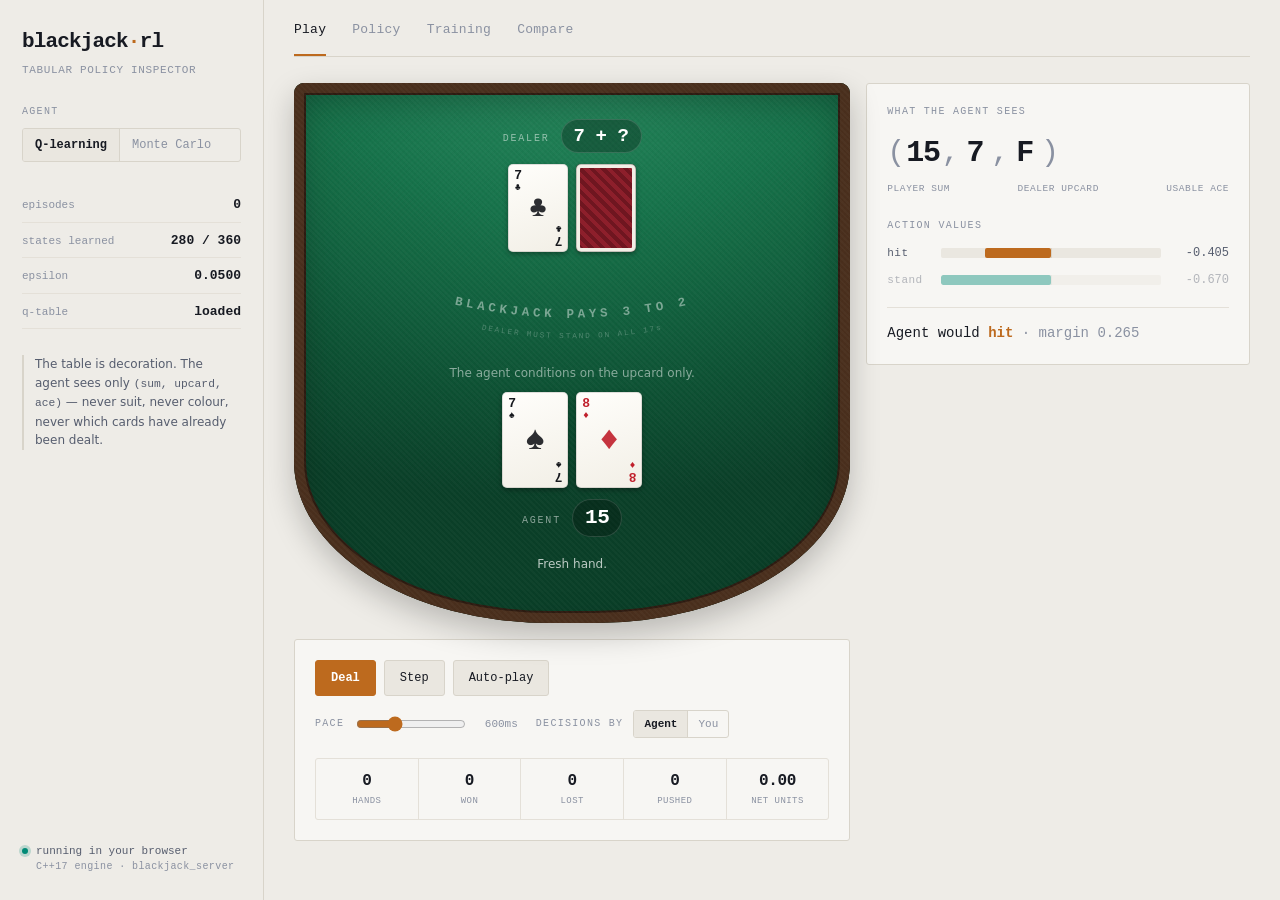
==== docs/index.html @ 3b7a1672 "Publish the WebAssembly build to docs/" ====
<!doctype html>
<html lang="en">
<head>
<meta charset="utf-8">
<meta name="viewport" content="width=device-width, initial-scale=1">
<title>Blackjack RL — policy inspector</title>
<meta name="description" content="Watch a tabular reinforcement learning agent play blackjack, inspect its learned policy, and train it live. C++ engine, browser readout.">
<link rel="stylesheet" href="style.css">
</head>
<body>

<div class="app">

  <aside class="rail">
    <header class="brand">
      <h1>blackjack<span class="brand-dot">·</span>rl</h1>
      <p class="brand-sub">tabular policy inspector</p>
    </header>

    <div class="rail-block">
      <span class="label">Agent</span>
      <div class="segmented" role="radiogroup" aria-label="Agent">
        <button class="seg is-on" role="radio" aria-checked="true" data-agent="q">Q-learning</button>
        <button class="seg" role="radio" aria-checked="false" data-agent="mc">Monte Carlo</button>
      </div>
    </div>

    <dl class="readout" id="readout">
      <div class="readout-row"><dt>episodes</dt><dd id="rd-episodes">—</dd></div>
      <div class="readout-row"><dt>states learned</dt><dd id="rd-states">—</dd></div>
      <div class="readout-row"><dt>epsilon</dt><dd id="rd-epsilon">—</dd></div>
      <div class="readout-row"><dt>q-table</dt><dd id="rd-table">—</dd></div>
    </dl>

    <p class="rail-note">
      The table is decoration. The agent sees only
      <code>(sum, upcard, ace)</code> — never suit, never colour, never which
      cards have already been dealt.
    </p>

    <footer class="rail-foot">
      <span class="engine-dot" id="engine-dot" aria-hidden="true"></span>
      <span id="engine-state">connecting…</span>
      <span class="rail-foot-sub">C++17 engine · blackjack_server</span>
    </footer>
  </aside>

  <main class="main">
    <nav class="tabs" role="tablist" aria-label="Views">
      <button class="tab is-on" role="tab" aria-selected="true" data-tab="play">Play</button>
      <button class="tab" role="tab" aria-selected="false" data-tab="policy">Policy</button>
      <button class="tab" role="tab" aria-selected="false" data-tab="training">Training</button>
      <button class="tab" role="tab" aria-selected="false" data-tab="compare">Compare</button>
    </nav>

    <!-- ================= PLAY ================= -->
    <section class="panel is-on" id="panel-play" role="tabpanel">
      <div class="play-grid">

        <div class="felt">
          <div class="felt-inner">

            <div class="seat seat-dealer">
              <div class="seat-head">
                <span class="seat-name">Dealer</span>
                <span class="seat-total" id="dealer-total">—</span>
              </div>
              <div class="hand" id="dealer-hand"></div>
            </div>

            <!-- Table legend, curved along the arc as on a real layout. The
                 rules quoted here are the ones this engine actually implements. -->
            <svg class="felt-arc" viewBox="0 0 640 130" aria-hidden="true" focusable="false">
              <defs>
                <path id="arc-top" d="M 70 34 Q 320 122 570 34" fill="none"></path>
                <path id="arc-bottom" d="M 96 66 Q 320 146 544 66" fill="none"></path>
              </defs>
              <text class="felt-arc-major"><textPath href="#arc-top" startOffset="50%" text-anchor="middle">BLACKJACK PAYS 3 TO 2</textPath></text>
              <text class="felt-arc-minor"><textPath href="#arc-bottom" startOffset="50%" text-anchor="middle">DEALER MUST STAND ON ALL 17s</textPath></text>
            </svg>

            <p class="felt-status" id="dealer-note">The agent conditions on the upcard only.</p>

            <div class="seat seat-player">
              <div class="hand" id="player-hand"></div>
              <div class="seat-head">
                <span class="seat-name">Agent</span>
                <span class="seat-total" id="player-total">—</span>
              </div>
            </div>

            <p class="felt-outcome" id="outcome-note">Deal a hand to start.</p>
          </div>
        </div>

        <div class="card-surface brain">
          <span class="label">What the agent sees</span>
          <div class="tuple" id="state-tuple">
            <span class="tuple-paren">(</span><span class="tuple-v" id="tv-sum">–</span><span
            class="tuple-sep">,</span><span class="tuple-v" id="tv-up">–</span><span
            class="tuple-sep">,</span><span class="tuple-v" id="tv-ace">–</span><span class="tuple-paren">)</span>
          </div>
          <div class="tuple-legend">
            <span>player sum</span><span>dealer upcard</span><span>usable ace</span>
          </div>

          <span class="label label-spaced">Action values</span>
          <div class="qbars" id="qbars">
            <div class="qbar" data-action="hit">
              <span class="qbar-name">hit</span>
              <div class="qbar-track"><div class="qbar-fill" id="qfill-hit"></div></div>
              <span class="qbar-val" id="qval-hit">—</span>
            </div>
            <div class="qbar" data-action="stand">
              <span class="qbar-name">stand</span>
              <div class="qbar-track"><div class="qbar-fill" id="qfill-stand"></div></div>
              <span class="qbar-val" id="qval-stand">—</span>
            </div>
          </div>

          <p class="verdict" id="verdict">Waiting for a hand.</p>
          <p class="fallback-flag" id="fallback-flag" hidden>
            Never visited in training — falling back to the built-in
            “hit below 17” heuristic.
          </p>
        </div>

        <div class="card-surface controls">
          <div class="actionbar">
            <div class="btn-row">
              <button class="btn btn-primary" id="btn-deal">Deal</button>
              <button class="btn" id="btn-step" disabled>Step</button>
              <button class="btn" id="btn-hit" disabled hidden>Hit</button>
              <button class="btn" id="btn-stand" disabled hidden>Stand</button>
              <button class="btn" id="btn-auto">Auto-play</button>
            </div>

            <div class="actionbar-right">
              <label class="slider-row" for="speed">
                <span class="label">Pace</span>
                <input type="range" id="speed" min="120" max="1600" step="20" value="600">
                <span class="slider-val" id="speed-val">600ms</span>
              </label>

              <div class="control-row">
                <span class="label">Decisions by</span>
                <div class="segmented segmented-sm" role="radiogroup" aria-label="Who decides">
                  <button class="seg is-on" role="radio" aria-checked="true" data-decider="agent">Agent</button>
                  <button class="seg" role="radio" aria-checked="false" data-decider="human">You</button>
                </div>
              </div>
            </div>
          </div>

          <div class="tally" id="tally">
            <div class="tally-cell"><span class="tally-n" id="t-hands">0</span><span class="tally-l">hands</span></div>
            <div class="tally-cell"><span class="tally-n" id="t-wins">0</span><span class="tally-l">won</span></div>
            <div class="tally-cell"><span class="tally-n" id="t-losses">0</span><span class="tally-l">lost</span></div>
            <div class="tally-cell"><span class="tally-n" id="t-pushes">0</span><span class="tally-l">pushed</span></div>
            <div class="tally-cell"><span class="tally-n" id="t-net">0.00</span><span class="tally-l">net units</span></div>
          </div>
          <p class="agree-note" id="agree-note" hidden></p>
        </div>

      </div>
    </section>

    <!-- ================= POLICY ================= -->
    <section class="panel" id="panel-policy" role="tabpanel">
      <div class="panel-head">
        <div>
          <h2>Learned policy</h2>
          <p class="panel-sub">Every state the agent can be in, coloured by the action it would take.
             Saturation is <code>Q(hit) − Q(stand)</code> — how sure it is.</p>
        </div>
        <div class="panel-controls">
          <div class="segmented segmented-sm" role="radiogroup" aria-label="Hand type">
            <button class="seg is-on" role="radio" aria-checked="true" data-hand="hard">Hard</button>
            <button class="seg" role="radio" aria-checked="false" data-hand="soft">Soft</button>
          </div>
          <label class="check"><input type="checkbox" id="chk-basic"> Mark divergence from basic strategy</label>
        </div>
      </div>

      <div class="card-surface grid-wrap">
        <div class="plot">
          <span class="axis-title axis-title-x">Dealer upcard</span>
          <span class="axis-title axis-title-y">Player sum</span>
          <div id="policy-grid" class="grid"></div>
        </div>
        <div class="legend" id="policy-legend">
          <div class="legend-scale">
            <span class="legend-end" data-pole="stand">stand</span>
            <div class="legend-ramp" id="legend-ramp"></div>
            <span class="legend-end" data-pole="hit">hit</span>
          </div>
          <div class="legend-keys">
            <span class="legend-key"><i class="swatch swatch-unlearned"></i> never visited (heuristic)</span>
            <span class="legend-key"><i class="swatch swatch-diverge"></i> differs from basic strategy</span>
          </div>
        </div>
      </div>

      <details class="table-view">
        <summary>Table view</summary>
        <div class="table-scroll"><table id="policy-table"></table></div>
      </details>
    </section>

    <!-- ================= TRAINING ================= -->
    <section class="panel" id="panel-training" role="tabpanel">
      <div class="panel-head">
        <div>
          <h2>Train</h2>
          <p class="panel-sub">Episodes run in the C++ server on a worker thread. The grid on the right
             is the live policy — watch it resolve out of noise.</p>
        </div>
        <div class="panel-controls">
          <label class="field"><span class="label">Episodes</span>
            <input type="number" id="train-episodes" value="100000" min="1000" max="2000000" step="1000">
          </label>
          <label class="check"><input type="checkbox" id="chk-reset" checked> Start from scratch</label>
          <button class="btn btn-primary" id="btn-train">Start</button>
          <button class="btn" id="btn-train-stop" disabled>Stop</button>
          <button class="btn" id="btn-save">Save q-table</button>
        </div>
      </div>

      <div class="stat-row">
        <div class="stat"><span class="stat-n" id="s-progress">0</span><span class="stat-l">episodes run</span></div>
        <div class="stat"><span class="stat-n" id="s-ev">—</span><span class="stat-l">avg reward, last window</span></div>
        <div class="stat"><span class="stat-n" id="s-winrate">—</span><span class="stat-l">win rate, last window</span></div>
        <div class="stat"><span class="stat-n" id="s-epsilon">—</span><span class="stat-l">epsilon</span></div>
        <div class="stat"><span class="stat-n" id="s-states">—</span><span class="stat-l">states learned</span></div>
      </div>

      <div class="train-grid">
        <div class="card-surface chart-block">
          <div class="chart-head">
            <h3>Average reward</h3>
            <span class="chart-unit">units per hand — the metric that matters</span>
          </div>
          <canvas id="chart-ev" height="190"></canvas>

          <div class="chart-head chart-head-2">
            <h3>Win rate</h3>
            <span class="chart-unit">wins ÷ decided hands · capped near 44% by the rules</span>
          </div>
          <canvas id="chart-winrate" height="150"></canvas>

          <div class="chart-head chart-head-2">
            <h3>Exploration</h3>
            <span class="chart-unit">epsilon — probability of a random action</span>
          </div>
          <canvas id="chart-epsilon" height="130"></canvas>
          <p class="chart-x">episodes</p>
        </div>

        <div class="card-surface mini-wrap">
          <div class="chart-head"><h3>Policy, live</h3><span class="chart-unit">hard totals</span></div>
          <div id="mini-grid" class="grid grid-mini"></div>
          <p class="mini-note" id="mini-note">Start training to watch the table fill in.</p>
        </div>
      </div>
    </section>

    <!-- ================= COMPARE ================= -->
    <section class="panel" id="panel-compare" role="tabpanel">
      <div class="panel-head">
        <div>
          <h2>Q-learning vs Monte Carlo</h2>
          <p class="panel-sub">Same rules, same deck, two update rules. Both play greedily.</p>
        </div>
        <div class="panel-controls">
          <label class="field"><span class="label">Hands each</span>
            <input type="number" id="cmp-games" value="50000" min="1000" max="500000" step="1000">
          </label>
          <button class="btn btn-primary" id="btn-compare">Run</button>
        </div>
      </div>

      <div id="compare-body" class="compare-body">
        <p class="empty">No run yet. Deal a batch to compare the two agents.</p>
      </div>
    </section>

  </main>
</div>

<div class="tooltip" id="tooltip" role="status" aria-live="polite" hidden></div>

<script>window.BLACKJACK_WASM = true;</script>
<script src="blackjack.js"></script>
<script src="app.js"></script>
</body>
</html>
---- docs/style.css ----
/* ==========================================================================
   Blackjack RL — policy inspector

   Design note: this is an instrument readout, not a casino table. The agent's
   state is three integers, so the page is set in monospace and every number is
   tabular. The only colour that carries meaning is the agent's single binary
   decision: hit (warm) vs stand (cool). That diverging pair was validated for
   lightness band, chroma, CVD separation and contrast against both surfaces.
   ========================================================================== */

:root {
  color-scheme: light dark;

  /* ground */
  --ground:    #eeece7;
  --surface:   #f7f6f3;
  --surface-2: #eae7e0;
  --line:      #d8d4ca;
  --line-soft: #e4e0d8;

  /* ink */
  --ink:       #171a22;
  --ink-2:     #565d6e;
  --ink-3:     #8a91a1;

  /* the decision */
  --hit:       #bd6a1e;
  --stand:     #008a76;
  --neutral:   #cfcbc2;

  --focus:     #2a78d6;

  --mono: ui-monospace, SFMono-Regular, "SF Mono", "JetBrains Mono", Menlo, Consolas, "Liberation Mono", monospace;
  --sans: system-ui, -apple-system, "Segoe UI", Roboto, sans-serif;

  --r: 3px;
  --rail-w: 264px;
}

@media (prefers-color-scheme: dark) {
  :root {
    --ground:    #0e111a;
    --surface:   #141722;
    --surface-2: #1b1f2d;
    --line:      #272c3d;
    --line-soft: #1f2433;

    --ink:       #e6e8ef;
    --ink-2:     #98a0b8;
    --ink-3:     #646d86;

    --hit:       #cf7c2e;
    --stand:     #00a294;
    --neutral:   #333a4d;

    --focus:     #6ba6f5;
  }
}

* { box-sizing: border-box; }

html { -webkit-text-size-adjust: 100%; }

body {
  margin: 0;
  background: var(--ground);
  color: var(--ink);
  font-family: var(--mono);
  font-size: 13px;
  line-height: 1.5;
  font-variant-numeric: tabular-nums;
  -webkit-font-smoothing: antialiased;
}

h1, h2, h3 { margin: 0; font-weight: 600; letter-spacing: -0.02em; }
code { font-family: var(--mono); font-size: 0.94em; color: var(--ink-2); }
p { margin: 0; }

:focus-visible {
  outline: 2px solid var(--focus);
  outline-offset: 2px;
}

/* ---------------------------------------------------------------- shell -- */

.app {
  display: grid;
  grid-template-columns: var(--rail-w) minmax(0, 1fr);
  min-height: 100vh;
}

.rail {
  border-right: 1px solid var(--line);
  padding: 26px 22px;
  display: flex;
  flex-direction: column;
  gap: 26px;
  position: sticky;
  top: 0;
  height: 100vh;
  overflow-y: auto;
}

.brand h1 {
  font-size: 21px;
  letter-spacing: -0.04em;
}
.brand-dot { color: var(--hit); }
.brand-sub {
  color: var(--ink-3);
  font-size: 11px;
  letter-spacing: 0.06em;
  text-transform: uppercase;
  margin-top: 4px;
}

.label {
  display: block;
  font-size: 10px;
  letter-spacing: 0.13em;
  text-transform: uppercase;
  color: var(--ink-3);
}
.label-spaced { margin-top: 22px; }

.rail-block { display: flex; flex-direction: column; gap: 9px; }

.readout { margin: 0; display: flex; flex-direction: column; gap: 1px; }
.readout-row {
  display: flex;
  justify-content: space-between;
  align-items: baseline;
  gap: 10px;
  padding: 7px 0;
  border-bottom: 1px solid var(--line-soft);
}
.readout dt { color: var(--ink-3); font-size: 11px; }
.readout dd { margin: 0; font-size: 13px; font-weight: 600; }

.rail-note {
  font-family: var(--sans);
  font-size: 12px;
  line-height: 1.55;
  color: var(--ink-2);
  border-left: 2px solid var(--line);
  padding-left: 11px;
}

.rail-foot {
  margin-top: auto;
  display: grid;
  grid-template-columns: auto 1fr;
  gap: 0 8px;
  align-items: center;
  font-size: 11px;
  color: var(--ink-2);
}
.rail-foot-sub {
  grid-column: 2;
  color: var(--ink-3);
  font-size: 10px;
  letter-spacing: 0.04em;
}
.engine-dot {
  width: 6px; height: 6px; border-radius: 50%;
  background: var(--ink-3);
  box-shadow: 0 0 0 3px color-mix(in oklab, var(--ink-3) 20%, transparent);
}
.engine-dot.is-live { background: var(--stand); box-shadow: 0 0 0 3px color-mix(in oklab, var(--stand) 22%, transparent); }
.engine-dot.is-down { background: var(--hit); box-shadow: 0 0 0 3px color-mix(in oklab, var(--hit) 22%, transparent); }

.main { padding: 0 30px 44px; min-width: 0; }

/* ----------------------------------------------------------------- tabs -- */

.tabs {
  display: flex;
  gap: 26px;
  border-bottom: 1px solid var(--line);
  margin-bottom: 26px;
  position: sticky;
  top: 0;
  background: var(--ground);
  z-index: 5;
  overflow-x: auto;
}
.tab {
  appearance: none;
  background: none;
  border: 0;
  border-bottom: 2px solid transparent;
  color: var(--ink-3);
  font: inherit;
  padding: 20px 0 14px;
  cursor: pointer;
  letter-spacing: 0.02em;
  white-space: nowrap;
}
.tab:hover { color: var(--ink-2); }
.tab.is-on { color: var(--ink); border-bottom-color: var(--hit); }

.panel { display: none; }
.panel.is-on { display: block; animation: rise 0.28s ease both; }

@keyframes rise { from { opacity: 0; transform: translateY(5px); } to { opacity: 1; transform: none; } }

.panel-head {
  display: flex;
  flex-wrap: wrap;
  gap: 18px;
  justify-content: space-between;
  align-items: flex-end;
  margin-bottom: 20px;
}
.panel-head h2 { font-size: 17px; }
.panel-sub {
  font-family: var(--sans);
  color: var(--ink-2);
  font-size: 12.5px;
  max-width: 62ch;
  margin-top: 5px;
}
.panel-controls { display: flex; flex-wrap: wrap; gap: 12px; align-items: center; }

.card-surface {
  background: var(--surface);
  border: 1px solid var(--line);
  border-radius: var(--r);
  padding: 20px;
}

/* -------------------------------------------------------------- inputs -- */

.segmented {
  display: inline-flex;
  border: 1px solid var(--line);
  border-radius: var(--r);
  overflow: hidden;
}
.seg {
  appearance: none;
  background: none;
  border: 0;
  border-right: 1px solid var(--line);
  color: var(--ink-3);
  font: inherit;
  font-size: 12px;
  padding: 7px 12px;
  cursor: pointer;
}
.seg:last-child { border-right: 0; }
.seg:hover { color: var(--ink); background: var(--surface-2); }
.seg.is-on { color: var(--ink); background: var(--surface-2); font-weight: 600; }
.segmented-sm .seg { padding: 5px 10px; font-size: 11px; }

.btn {
  appearance: none;
  background: var(--surface-2);
  border: 1px solid var(--line);
  border-radius: var(--r);
  color: var(--ink);
  font: inherit;
  font-size: 12px;
  padding: 8px 15px;
  cursor: pointer;
  transition: background 0.12s, border-color 0.12s;
}
.btn:hover:not(:disabled) { border-color: var(--ink-3); }
.btn:disabled { opacity: 0.4; cursor: not-allowed; }
.btn-primary {
  background: var(--hit);
  border-color: var(--hit);
  color: #fff;
  font-weight: 600;
}
.btn-primary:hover:not(:disabled) { filter: brightness(1.08); }
.btn.is-active { background: var(--hit); border-color: var(--hit); color: #fff; }

.field { display: flex; flex-direction: column; gap: 5px; }
.field input {
  background: var(--surface);
  border: 1px solid var(--line);
  border-radius: var(--r);
  color: var(--ink);
  font: inherit;
  font-size: 12px;
  padding: 7px 9px;
  width: 118px;
}
.check {
  display: inline-flex;
  align-items: center;
  gap: 7px;
  font-size: 12px;
  color: var(--ink-2);
  cursor: pointer;
}
.check input { accent-color: var(--hit); }

/* ----------------------------------------------------------------- play -- */

.play-grid {
  display: grid;
  grid-template-columns: minmax(0, 1.45fr) minmax(0, 1fr);
  grid-template-areas:
    "felt  brain"
    "ctrl  brain";
  gap: 16px;
  align-items: start;
}
.felt     { grid-area: felt; }
.brain    { grid-area: brain; }
.controls { grid-area: ctrl; }

/* ---- the table -----------------------------------------------------------
   A casino layout is green in any theme, so the felt carries its own committed
   palette rather than the page tokens. The rail is the padding; the arc at the
   foot is where the players sit. */
.felt {
  background:
    radial-gradient(ellipse 120% 90% at 50% -12%, #2c8f63 0%, #16724a 42%, #0d5133 78%, #0a3f28 100%);
  border-radius: 10px 10px 46% 46% / 10px 10px 30% 30%;
  padding: 10px;
  box-shadow:
    inset 0 0 0 10px #4a2f1d,          /* leather rail */
    inset 0 0 0 12px #2d1b10,
    inset 0 14px 40px rgb(0 0 0 / 0.34),
    0 12px 30px rgb(0 0 0 / 0.22);
  position: relative;
  overflow: hidden;
  min-height: 430px;
}
/* Faint woven texture so the green doesn't read as flat fill. */
.felt::before {
  content: "";
  position: absolute;
  inset: 0;
  background:
    repeating-linear-gradient(45deg,  rgb(255 255 255 / 0.022) 0 2px, transparent 2px 4px),
    repeating-linear-gradient(-45deg, rgb(0 0 0 / 0.022) 0 2px, transparent 2px 4px);
  pointer-events: none;
}
.felt-inner {
  position: relative;
  padding: 26px 30px 40px;
  display: flex;
  flex-direction: column;
  align-items: center;
  gap: 10px;
  min-height: 100%;
}

.seat { display: flex; flex-direction: column; align-items: center; gap: 11px; width: 100%; }
.seat-dealer .hand { min-height: 88px; }
/* The agent's own hand is the one being decided about, so it sits nearer the
   rail and reads slightly larger. */
.seat-player .pcard { width: 66px; height: 96px; }
.seat-player .pcard-pip { font-size: 33px; }
.seat-player .seat-total { font-size: 21px; }
.seat-head { display: flex; align-items: baseline; gap: 11px; }
.seat-name {
  font-size: 10px;
  letter-spacing: 0.18em;
  text-transform: uppercase;
  color: rgb(255 255 255 / 0.52);
}
.seat-total {
  font-size: 19px;
  font-weight: 600;
  letter-spacing: -0.02em;
  color: #fff;
  background: rgb(0 0 0 / 0.26);
  border: 1px solid rgb(255 255 255 / 0.14);
  border-radius: 999px;
  padding: 2px 12px;
  min-width: 3.4ch;
  text-align: center;
}
.hand {
  display: flex;
  gap: 8px;
  flex-wrap: wrap;
  justify-content: center;
  min-height: 92px;
  align-items: flex-start;
}

.felt-arc { width: min(100%, 560px); height: 96px; display: block; margin: -2px 0; }
.felt-arc-major {
  fill: rgb(255 255 255 / 0.44);
  font-size: 17px;
  letter-spacing: 0.3em;
  font-weight: 600;
}
.felt-arc-minor {
  fill: rgb(255 255 255 / 0.26);
  font-size: 10.5px;
  letter-spacing: 0.24em;
}

.felt-status, .felt-outcome {
  font-family: var(--sans);
  font-size: 12px;
  text-align: center;
  color: rgb(255 255 255 / 0.5);
}
.felt-outcome { margin-top: auto; padding-top: 8px; color: rgb(255 255 255 / 0.72); }

/* ---- cards ---------------------------------------------------------------
   Rendered as real playing cards. The agent's state has no suit term, so suit
   and colour are decoration here — see the note in the sidebar. */
.pcard {
  width: 60px;
  height: 88px;
  border-radius: 5px;
  background: linear-gradient(160deg, #fffefb 0%, #f2efe6 100%);
  color: #16181d;
  box-shadow: 0 2px 5px rgb(0 0 0 / 0.35), inset 0 0 0 1px rgb(0 0 0 / 0.12);
  position: relative;
  padding: 5px 6px;
  animation: deal 0.3s cubic-bezier(0.2, 0.7, 0.3, 1) both;
  flex: none;
}
.pcard.is-red { color: #c0202c; }

.pcard-corner {
  position: absolute;
  top: 5px;
  left: 6px;
  display: flex;
  flex-direction: column;
  align-items: center;
  line-height: 1;
  font-size: 13px;
  font-weight: 700;
  letter-spacing: -0.03em;
}
.pcard-corner em { font-style: normal; font-size: 10px; margin-top: 1px; }
.pcard-corner-br {
  top: auto;
  left: auto;
  bottom: 5px;
  right: 6px;
  transform: rotate(180deg);
}
.pcard-pip {
  position: absolute;
  inset: 0;
  display: flex;
  align-items: center;
  justify-content: center;
  font-size: 30px;
  line-height: 1;
  opacity: 0.9;
}

/* Face-down card: classic lattice back. */
.pcard-hidden {
  background:
    repeating-linear-gradient(45deg,  #8d1f2b 0 4px, #6f1620 4px 8px),
    repeating-linear-gradient(-45deg, #8d1f2b 0 4px, #6f1620 4px 8px);
  box-shadow: 0 2px 5px rgb(0 0 0 / 0.35), inset 0 0 0 1px rgb(0 0 0 / 0.2), inset 0 0 0 4px #f2efe6;
}

@keyframes deal { from { opacity: 0; transform: translateY(-16px) rotate(-4deg) scale(0.94); } to { opacity: 1; transform: none; } }

.brain { display: flex; flex-direction: column; }
.tuple {
  font-size: 30px;
  font-weight: 600;
  letter-spacing: -0.04em;
  margin: 12px 0 6px;
  display: flex;
  gap: 2px;
  align-items: baseline;
}
.tuple-paren, .tuple-sep { color: var(--ink-3); font-weight: 400; }
.tuple-v { min-width: 1.6ch; text-align: center; }
.tuple-legend {
  display: flex;
  gap: 10px;
  font-size: 9.5px;
  letter-spacing: 0.06em;
  text-transform: uppercase;
  color: var(--ink-3);
}
.tuple-legend span { flex: 1; }
.tuple-legend span:nth-child(2) { text-align: center; }
.tuple-legend span:last-child { text-align: right; }

.qbars { display: flex; flex-direction: column; gap: 9px; margin-top: 11px; }
.qbar { display: grid; grid-template-columns: 44px 1fr 58px; gap: 10px; align-items: center; }
.qbar-name { font-size: 11px; color: var(--ink-2); letter-spacing: 0.04em; }
.qbar-track {
  height: 10px;
  background: var(--surface-2);
  border-radius: 2px;
  position: relative;
  overflow: hidden;
}
/* Zero sits at the centre: Q-values are signed. */
.qbar-track::after {
  content: "";
  position: absolute;
  left: 50%;
  top: 0;
  bottom: 0;
  width: 1px;
  background: var(--line);
}
.qbar-fill {
  position: absolute;
  top: 0;
  bottom: 0;
  left: 50%;
  width: 0;
  border-radius: 2px;
  background: var(--ink-3);
  transition: width 0.3s ease, left 0.3s ease, background 0.2s;
}
.qbar[data-action="hit"] .qbar-fill { background: var(--hit); }
.qbar[data-action="stand"] .qbar-fill { background: var(--stand); }
.qbar:not(.is-best) { opacity: 0.42; }
.qbar-val { font-size: 12px; text-align: right; color: var(--ink-2); }

.verdict {
  margin-top: 18px;
  padding-top: 15px;
  border-top: 1px solid var(--line-soft);
  font-size: 14px;
}
.verdict b { font-weight: 600; }
.verdict .v-hit { color: var(--hit); }
.verdict .v-stand { color: var(--stand); }

.fallback-flag {
  margin-top: 10px;
  font-family: var(--sans);
  font-size: 11.5px;
  color: var(--ink-2);
  background: var(--surface-2);
  border-left: 2px solid var(--ink-3);
  padding: 8px 10px;
}

/* Action bar: what you press sits directly under the table, the way it does at
   a real one. Secondary settings go right, out of the way of the hot buttons. */
.actionbar {
  display: flex;
  flex-wrap: wrap;
  gap: 14px 20px;
  align-items: center;
  justify-content: space-between;
}
.actionbar-right {
  display: flex;
  flex-wrap: wrap;
  align-items: center;
  gap: 10px 18px;
}
.control-row { display: flex; align-items: center; gap: 10px; }
.btn-row { display: flex; flex-wrap: wrap; gap: 8px; }
.slider-row { display: flex; align-items: center; gap: 10px; }
.slider-row input[type="range"] { width: 110px; accent-color: var(--hit); }
.slider-val { font-size: 11px; color: var(--ink-3); width: 6ch; text-align: right; }

.tally {
  display: grid;
  grid-template-columns: repeat(5, 1fr);
  gap: 1px;
  margin-top: 20px;
  background: var(--line-soft);
  border: 1px solid var(--line-soft);
  border-radius: var(--r);
  overflow: hidden;
}
.tally-cell { background: var(--surface); padding: 10px 6px; text-align: center; }
.tally-n { display: block; font-size: 16px; font-weight: 600; letter-spacing: -0.02em; }
.tally-l { display: block; font-size: 9px; letter-spacing: 0.05em; text-transform: uppercase; color: var(--ink-3); margin-top: 2px; }

.agree-note {
  margin-top: 12px;
  font-family: var(--sans);
  font-size: 12px;
  color: var(--ink-2);
}

/* --------------------------------------------------------------- policy -- */

.grid-wrap { overflow-x: auto; }

/* Axis titles sit outside the cell grid so they don't disturb its columns. */
.plot {
  display: grid;
  grid-template-columns: auto minmax(0, 1fr);
  grid-template-rows: auto minmax(0, 1fr);
  gap: 8px 10px;
  min-width: 560px;
}
.plot > .grid { grid-column: 2; grid-row: 2; }
.axis-title {
  font-size: 10px;
  letter-spacing: 0.13em;
  text-transform: uppercase;
  color: var(--ink-3);
  align-self: center;
  justify-self: center;
}
.axis-title-x { grid-column: 2; grid-row: 1; }
.axis-title-y {
  grid-column: 1;
  grid-row: 2;
  writing-mode: vertical-rl;
  transform: rotate(180deg);
}

.grid {
  display: grid;
  gap: 2px;                     /* surface gap between cells */
  grid-template-columns: 42px repeat(10, minmax(34px, 1fr));
}
.gcell {
  aspect-ratio: 1 / 0.72;
  border-radius: 2px;
  display: flex;
  align-items: center;
  justify-content: center;
  font-size: 10px;
  color: var(--ink);
  cursor: default;
  transition: background 0.35s ease;
  position: relative;
}
.gcell-head, .gcell-side {
  background: none;
  color: var(--ink-3);
  font-size: 10.5px;
  letter-spacing: 0.04em;
}
.gcell-side { justify-content: flex-end; padding-right: 9px; }
.gcell-unlearned {
  background: repeating-linear-gradient(45deg, var(--surface-2) 0 3px, transparent 3px 6px) !important;
  border: 1px dashed var(--line);
}
.gcell-diverge::after {
  content: "";
  position: absolute;
  inset: 0;
  border: 1.5px solid var(--ink);
  border-radius: 2px;
  pointer-events: none;
}
.gcell-mark { font-weight: 600; mix-blend-mode: normal; }

.grid-mini { min-width: 0; gap: 1px; grid-template-columns: repeat(10, 1fr); }
.grid-mini .gcell { aspect-ratio: 1; font-size: 0; border-radius: 1px; }

.legend {
  display: flex;
  flex-wrap: wrap;
  gap: 14px 28px;
  align-items: center;
  margin-top: 20px;
  padding-top: 16px;
  border-top: 1px solid var(--line-soft);
}
.legend-scale { display: flex; align-items: center; gap: 9px; }
.legend-end { font-size: 10px; letter-spacing: 0.08em; text-transform: uppercase; }
.legend-end[data-pole="hit"] { color: var(--hit); }
.legend-end[data-pole="stand"] { color: var(--stand); }
.legend-ramp {
  width: 150px;
  height: 9px;
  border-radius: 2px;
  background: linear-gradient(90deg, var(--stand), var(--neutral) 50%, var(--hit));
}
.legend-keys { display: flex; flex-wrap: wrap; gap: 8px 20px; font-size: 11px; color: var(--ink-2); }
.legend-key { display: inline-flex; align-items: center; gap: 7px; }
.swatch { width: 13px; height: 13px; border-radius: 2px; display: inline-block; }
.swatch-unlearned { background: repeating-linear-gradient(45deg, var(--surface-2) 0 3px, transparent 3px 6px); border: 1px dashed var(--line); }
.swatch-diverge { border: 1.5px solid var(--ink); }

.table-view { margin-top: 20px; }
.table-view summary {
  cursor: pointer;
  font-size: 12px;
  color: var(--ink-2);
  padding: 8px 0;
}
.table-scroll { overflow-x: auto; margin-top: 10px; }
table { border-collapse: collapse; font-size: 11px; width: 100%; }
th, td { padding: 5px 9px; text-align: right; border-bottom: 1px solid var(--line-soft); white-space: nowrap; }
th { color: var(--ink-3); font-weight: 400; text-align: right; letter-spacing: 0.05em; text-transform: uppercase; font-size: 9.5px; }
th:first-child, td:first-child { text-align: left; }
.th-group { text-align: center; border-bottom: 1px solid var(--line); }
caption {
  caption-side: top;
  text-align: left;
  font-size: 11px;
  color: var(--ink-3);
  padding-bottom: 10px;
}

/* ------------------------------------------------------------- training -- */

.stat-row {
  display: grid;
  grid-template-columns: repeat(auto-fit, minmax(150px, 1fr));
  gap: 1px;
  background: var(--line);
  border: 1px solid var(--line);
  border-radius: var(--r);
  overflow: hidden;
  margin-bottom: 16px;
}
.stat { background: var(--surface); padding: 15px 17px; }
.stat-n { display: block; font-size: 25px; font-weight: 600; letter-spacing: -0.03em; }
.stat-l { display: block; font-size: 10px; letter-spacing: 0.07em; text-transform: uppercase; color: var(--ink-3); margin-top: 3px; }

.train-grid {
  display: grid;
  grid-template-columns: minmax(0, 1.6fr) minmax(0, 1fr);
  gap: 16px;
  align-items: start;
}
.chart-head { display: flex; justify-content: space-between; align-items: baseline; gap: 12px; margin-bottom: 12px; }
.chart-head-2 { margin-top: 26px; }
.chart-head h3 { font-size: 13px; }
.chart-unit { font-size: 10px; color: var(--ink-3); letter-spacing: 0.04em; }
canvas { width: 100%; display: block; }
.chart-x { font-size: 10px; color: var(--ink-3); text-align: center; margin-top: 8px; letter-spacing: 0.07em; text-transform: uppercase; }
.mini-note { font-family: var(--sans); font-size: 11.5px; color: var(--ink-3); margin-top: 13px; }

/* -------------------------------------------------------------- compare -- */

.compare-body { display: flex; flex-direction: column; gap: 16px; }
.empty { color: var(--ink-3); font-family: var(--sans); padding: 40px 0; text-align: center; }

.cmp-row { display: grid; grid-template-columns: repeat(auto-fit, minmax(280px, 1fr)); gap: 16px; }
.cmp-card h3 { font-size: 14px; margin-bottom: 3px; }
.cmp-sub { font-size: 11px; color: var(--ink-3); margin-bottom: 16px; }
.cmp-hero { font-size: 34px; font-weight: 600; letter-spacing: -0.04em; line-height: 1; }
.cmp-hero-l { font-size: 10px; letter-spacing: 0.07em; text-transform: uppercase; color: var(--ink-3); margin-top: 5px; display: block; }

.cmp-card-baseline { border-style: dashed; }
.cmp-tag {
  font-size: 9px;
  letter-spacing: 0.1em;
  text-transform: uppercase;
  color: var(--ink-3);
  border: 1px solid var(--line);
  border-radius: 2px;
  padding: 2px 5px;
  vertical-align: middle;
  margin-left: 5px;
  font-weight: 400;
}
.cmp-gap {
  margin-top: 10px;
  font-size: 11.5px;
  color: var(--ink-3);
}
.cmp-gap.is-sig { color: var(--ink-2); font-weight: 600; }

.cmp-bar { display: flex; gap: 2px; height: 26px; margin-top: 18px; border-radius: 2px; overflow: hidden; }
.cmp-seg { display: flex; align-items: center; justify-content: center; font-size: 10px; color: var(--surface); min-width: 2px; }
.cmp-seg-win  { background: var(--stand); }
.cmp-seg-loss { background: var(--hit); }
.cmp-seg-push { background: var(--ink-3); }
.cmp-key { display: flex; gap: 16px; margin-top: 10px; font-size: 11px; color: var(--ink-2); flex-wrap: wrap; }
.cmp-key span { display: inline-flex; align-items: center; gap: 6px; }
.cmp-key i { width: 10px; height: 10px; border-radius: 2px; }

/* -------------------------------------------------------------- tooltip -- */

.tooltip {
  position: fixed;
  z-index: 50;
  background: var(--ink);
  color: var(--ground);
  border-radius: var(--r);
  padding: 9px 11px;
  font-size: 11px;
  line-height: 1.6;
  pointer-events: none;
  max-width: 250px;
  box-shadow: 0 6px 22px rgb(0 0 0 / 0.28);
}
.tooltip b { font-weight: 600; }
.tooltip .tt-row { display: flex; justify-content: space-between; gap: 14px; }

/* ----------------------------------------------------------- responsive -- */

@media (max-width: 1080px) {
  .play-grid {
    grid-template-columns: minmax(0, 1fr);
    grid-template-areas: "felt" "ctrl" "brain";
  }
  .train-grid { grid-template-columns: minmax(0, 1fr); }
}

@media (max-width: 620px) {
  .felt { min-height: 0; }
  .felt-inner { padding: 18px 14px 28px; }
  .pcard { width: 50px; height: 74px; }
  .pcard-pip { font-size: 24px; }
  .actionbar { flex-direction: column; align-items: stretch; }
}

@media (max-width: 820px) {
  .app { grid-template-columns: minmax(0, 1fr); }
  .rail {
    position: static;
    height: auto;
    border-right: 0;
    border-bottom: 1px solid var(--line);
  }
  .main { padding: 0 18px 36px; }
  .tally { grid-template-columns: repeat(3, 1fr); }
}

@media (prefers-reduced-motion: reduce) {
  *, *::before, *::after {
    animation-duration: 0.001ms !important;
    transition-duration: 0.001ms !important;
  }
}
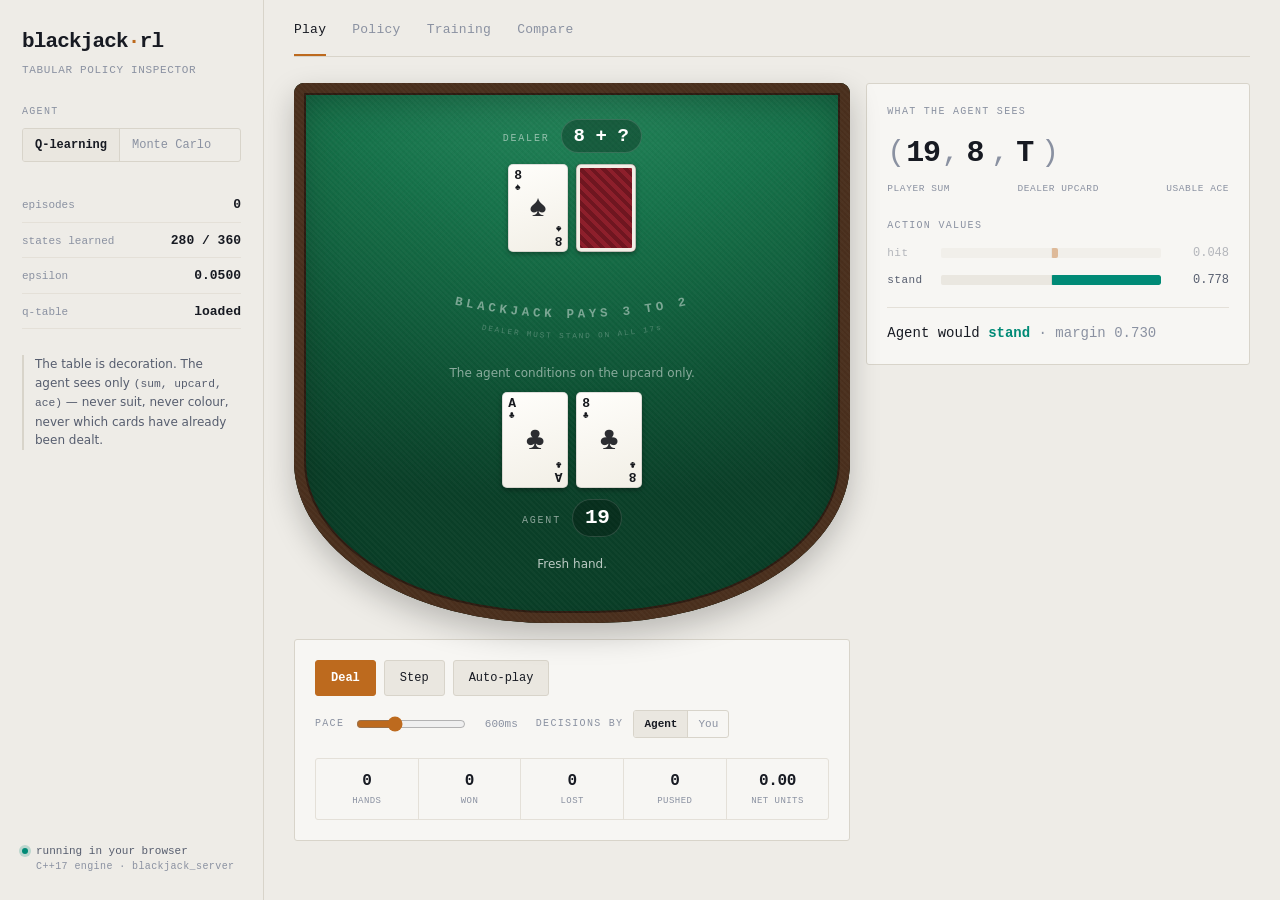
==== commit 939e10c7: "Fix training charts stretching on every high-DPI redraw" ====
--- a/docs/index.html
+++ b/docs/index.html
@@ -240,19 +240,19 @@
             <h3>Average reward</h3>
             <span class="chart-unit">units per hand — the metric that matters</span>
           </div>
-          <canvas id="chart-ev" height="190"></canvas>
+          <canvas id="chart-ev" data-h="190"></canvas>
 
           <div class="chart-head chart-head-2">
             <h3>Win rate</h3>
             <span class="chart-unit">wins ÷ decided hands · capped near 44% by the rules</span>
           </div>
-          <canvas id="chart-winrate" height="150"></canvas>
+          <canvas id="chart-winrate" data-h="150"></canvas>
 
           <div class="chart-head chart-head-2">
             <h3>Exploration</h3>
             <span class="chart-unit">epsilon — probability of a random action</span>
           </div>
-          <canvas id="chart-epsilon" height="130"></canvas>
+          <canvas id="chart-epsilon" data-h="130"></canvas>
           <p class="chart-x">episodes</p>
         </div>
 
--- a/docs/style.css
+++ b/docs/style.css
@@ -727,6 +727,8 @@
 .chart-head-2 { margin-top: 26px; }
 .chart-head h3 { font-size: 13px; }
 .chart-unit { font-size: 10px; color: var(--ink-3); letter-spacing: 0.04em; }
+/* Height is pinned inline by chartCtx from data-h. Without an explicit height
+   the element would take its aspect ratio from the backing bitmap. */
 canvas { width: 100%; display: block; }
 .chart-x { font-size: 10px; color: var(--ink-3); text-align: center; margin-top: 8px; letter-spacing: 0.07em; text-transform: uppercase; }
 .mini-note { font-family: var(--sans); font-size: 11.5px; color: var(--ink-3); margin-top: 13px; }
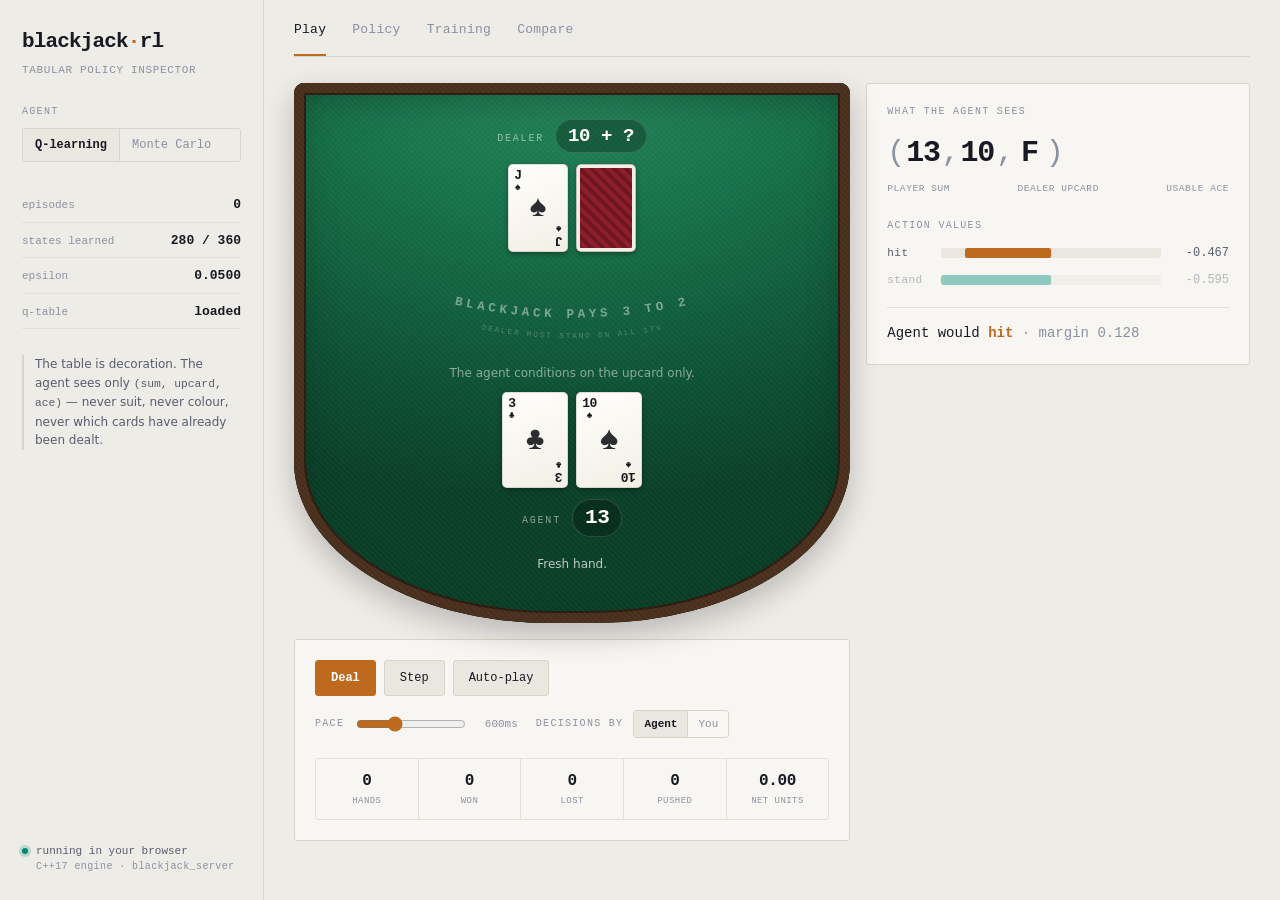
==== commit e500ddf4: "Retry charts drawn before layout; cache-bust Pages assets" ====
--- a/docs/index.html
+++ b/docs/index.html
@@ -5,7 +5,7 @@
 <meta name="viewport" content="width=device-width, initial-scale=1">
 <title>Blackjack RL — policy inspector</title>
 <meta name="description" content="Watch a tabular reinforcement learning agent play blackjack, inspect its learned policy, and train it live. C++ engine, browser readout.">
-<link rel="stylesheet" href="style.css">
+<link rel="stylesheet" href="style.css?v=ec97262850">
 </head>
 <body>
 
@@ -290,7 +290,7 @@
 <div class="tooltip" id="tooltip" role="status" aria-live="polite" hidden></div>
 
 <script>window.BLACKJACK_WASM = true;</script>
-<script src="blackjack.js"></script>
-<script src="app.js"></script>
+<script src="blackjack.js?v=e4ea3212b0"></script>
+<script src="app.js?v=d1e5bc1a97"></script>
 </body>
 </html>
